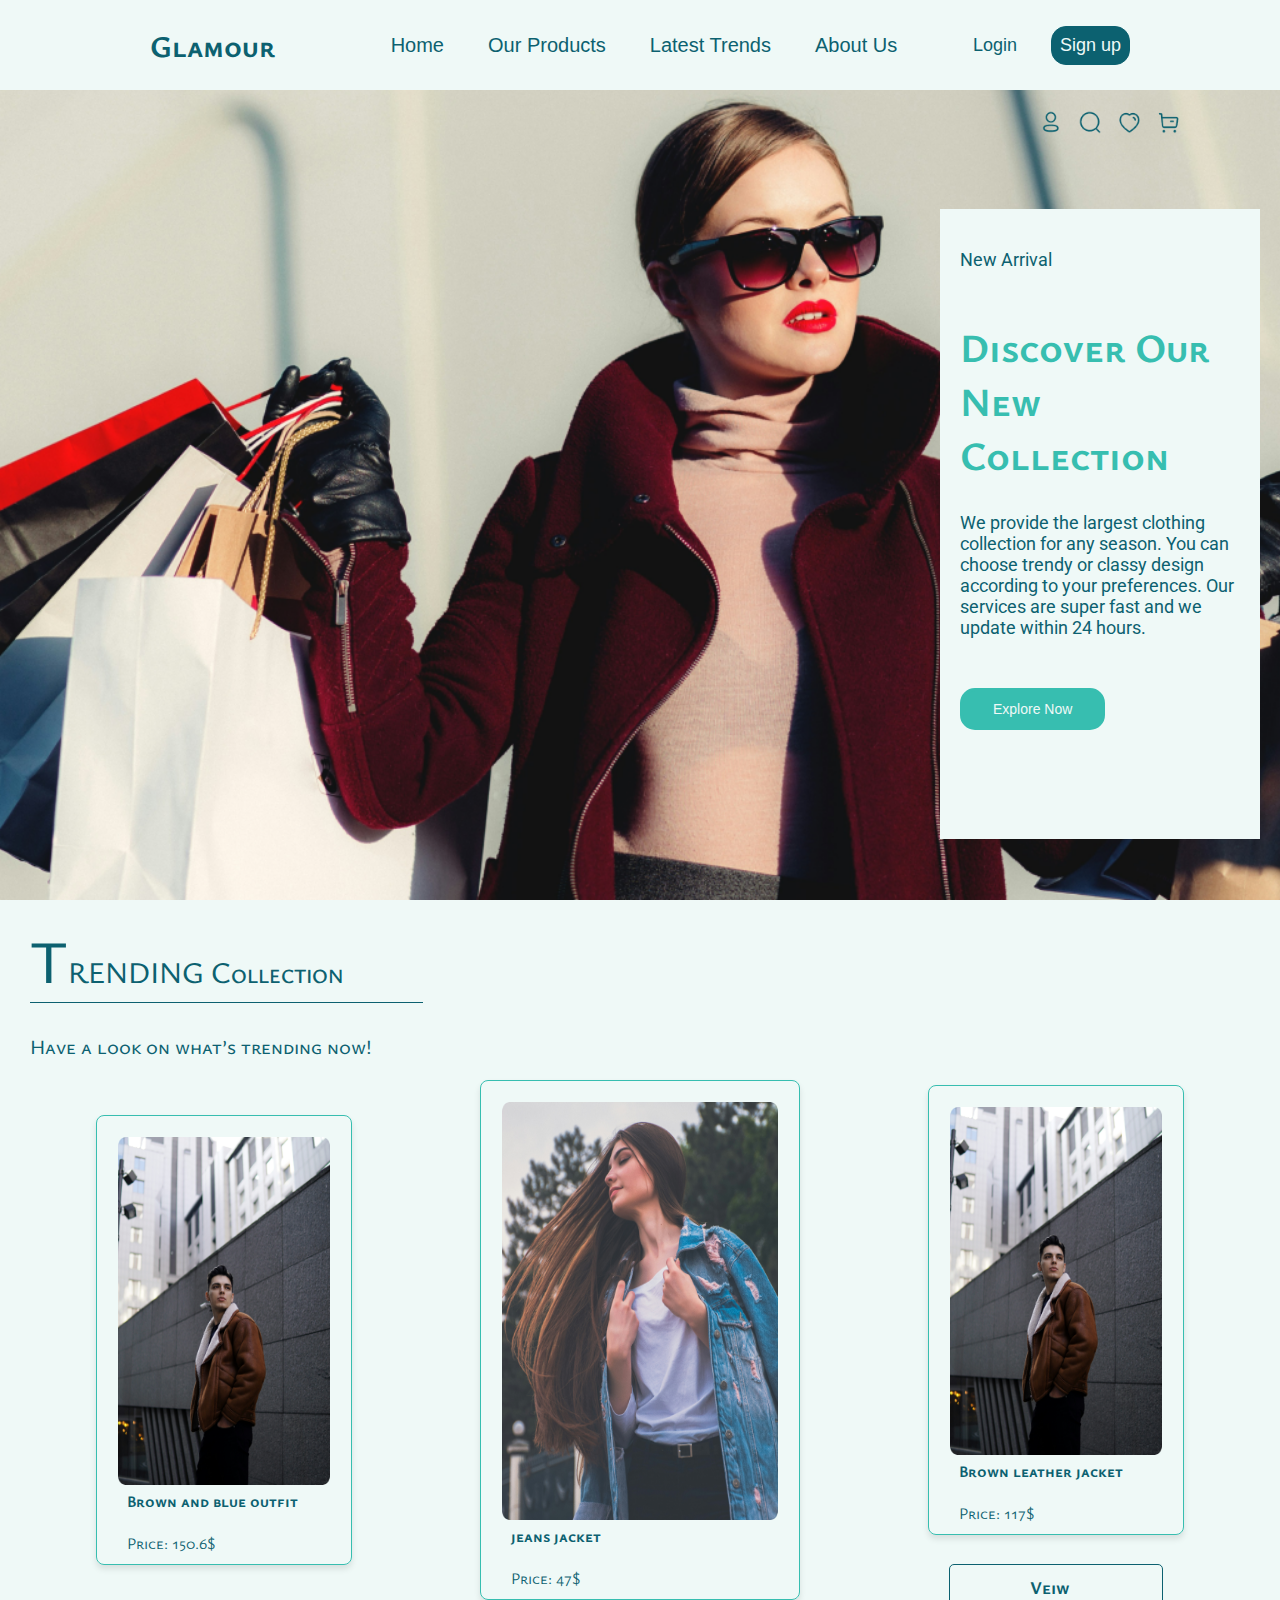
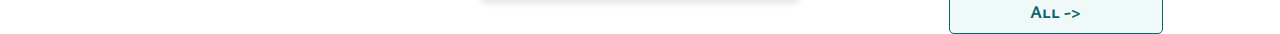
==== html/landing.html @ b39087a2 "new commit" ====
<!DOCTYPE html>
<html lang="en">
<head>
    <meta charset="UTF-8">
    <meta name="viewport" content="width=device-width, initial-scale=1.0">
    <title>Glamour</title>
    <link rel="stylesheet" href="https://cdnjs.cloudflare.com/ajax/libs/font-awesome/6.7.2/css/all.min.css">
    <link rel="stylesheet" href="../css/landing.css">
</head>
<body>
    <header>
        <h1>Glamour</h1>
        <nav class="navigation">
            <a href="#">Home</a>
            <a href="#">Our Products</a>
            <a href="#">Latest Trends</a>
            <a href="#">About Us</a>
        </nav>
        <div>
        <button type="button" class="login">Login</button>
        <button type="button" class="signup">Sign up</button>
        </div>
    </header>
    <section class="main">
        <div class="icon">
            <img src="../images/Profile.png" alt="icon" width="24" height="24">
            <img src="../images/Search.png" alt="icon" width="24" height="24">
            <img src="../images/Heart.png" alt="icon" width="24" height="24">
            <img src="../images/Buy.png" alt="icon" width="24" height="24">
        </div>
        <div class="graph">
            <p>New Arrival</p>
            <span>Discover Our <br> New Collection</span>
            <p>We provide the largest clothing collection for any season. You can choose trendy or classy design according to your preferences. Our services are super fast and we update within 24 hours.</p>
            <button type="button">Explore Now</button>
        </div>
    </section>
  
</body>
</html>
    <section class="trending">
        <div class="title1">
            <h3>
                <span class="big-letter">T</span><span class="small-letters">RENDING C<span class="collection">OLLECTION</span> </span>
            </h3>
            <p>Have a look on what’s trending now!</p>
        </div>
        <div class="cards-container">
            <div class="card card1" >
                <img src="../images/trending3.png" alt="Item 1">
                <h4>Brown and blue outfit</h4>
                <p>Price: 150.6$</p>
            </div>
            <div class="card card2">
                <img src="../images/trending2.png" alt="Item 2">
                <h4>jeans jacket</h4>
                <p>Price: 47$</p>
            </div>
            <div class="card card3">
                <img src="../images/trending3.png" alt="Item 3">
                <h4>Brown leather jacket</h4>
                <p>Price: 117$</p>
                <button class="btn-card">Veiw All -></button>
            </div>
        </div>
    </section>
---- css/landing.css ----
@import url('https://fonts.googleapis.com/css2?family=Anton&family=Jaro:opsz@6..72&family=Roboto:ital,wght@0,100..900;1,100..900&family=Ysabeau+SC:wght@1..1000&display=swap');
@import url('https://fonts.googleapis.com/css2?family=Anton&family=Jaro:opsz@6..72&family=Ysabeau+SC:wght@1..1000&display=swap');
* {
    margin: 0;
    padding: 0;
    box-sizing: border-box;
}
/*header style*/
header{
    background-color: #EFF9F7;
    width: 100%;
    height:  10vh;
    position: fixed;
    z-index: 999;
    display: flex;
    justify-content: space-between;
    align-items: center;
    padding: 10px 150px;
}
h1{
    font-family: "Ysabeau SC";
    color: #0C6170;
    font-size: 30px;
}
.navigation a{
    font-family: sans-serif;
    color: #0C6170;
    text-decoration: none;
    padding-left:40px ;
    font-size: 20px;
}
header .login {
    font-family: sans-serif;
    color: #0C6170;
    font-size: 18px;
    border: none;
    background-color: #EFF9F7;
    margin-right: 30px;
    cursor: pointer;
}
header .signup{
    font-family: sans-serif;
    color: #EFF9F7;
    background-color: #0C6170;
    font-size: 18px;
    border: 1px solid #0C6170;
    border-radius: 15px;
    padding: 8px;
    cursor: pointer;
}
/* main Section */
.main{
    display: flex;
    flex-direction: column; 
    justify-content: start;
    align-items: end;
    width: 100%;
    height: 100vh;
    background-image: url(../images/landing.png);
    background-repeat: no-repeat;
    background-position: center;
    background-size: cover;
}
.main .icon {
    display: inline;
    gap: 20px; 
    margin: 80px 100px 20px 0; 
    font-size: 60px;
    color: #0C6170;
}
.graph {
    background-color: #EFF9F7;
    width: 25%;
    height: 70%;
    padding: 20px;
    padding-top: 40px;
    margin-right: 20px;
    margin-top: 40px;
    text-align: start;
    font-family: "Roboto", sans-serif;
}
.graph p {
    font-size: 18px;
    color: #0C6170;
    margin-bottom: 50px;
}

.graph span {
    font-family: "Ysabeau SC";
    font-size: 40px;
    font-weight: bold;
    color: #37BEB0;
    margin-bottom: 30px;
    display: block;
}
.graph button{
    color: #EFF9F7;
    background-color: #37BEB0;
    font-size: 14px;
    border: 3px solid #37BEB0;
    border-radius: 15px;
    padding:10px;
    padding-left: 30px;
    padding-right: 30px ;
    cursor: pointer;
}
.trending {
    background-color: #EFF9F7;
}
.title1 h3 {
    display: flex;
    align-items: baseline;
    padding: 30px 80px 10px 0;
    font-family: "Ysabeau SC";
    color: #0C6170;
    border-bottom: 1px solid #0C6170;
    width: fit-content; 
    margin-left: 30px;
}
.title1 h3 .big-letter {
    font-weight: 500;
    font-size: 60px;
    line-height: 1;
}
.title1 h3 .small-letters {
    font-weight: 500;
    font-size: 30px; 
}
.title1 h3 .collection {
    font-size: 20px;
    font-weight: 600;
}
.title1 p {
    padding: 30px 0 20px 30px;
    color: #0C6170;
    font-family:"Ysabeau SC";
    font-size: 20px;
    font-weight: 500;
}

.cards-container {
    display: flex;
    gap: 10%;
    justify-content: center;
    align-items: center;
    margin: 0;
}

.card {
    border: 1px solid #37BEB0;
    border-radius: 8px;
    padding: 20px;
    box-shadow: 0 4px 6px #0000001a;
    text-align: left;
}
.card img {
    width: 100%;
    height: 400px; /* ارتفاع الصورة */
    object-fit: fill;
    border: 1px solid #EFF9F7;
    border-radius: 8px;
}

.card h4 {
    font-family: "Ysabeau SC";
    font-size: 16px;
    padding-left: 10px;
    color: #0C6170;
}

.card p {
    font-family: "Ysabeau SC";
    font-size: 16px;
    color: #0C6170;
    margin-top: 20px;
    margin-left: 10px;
}

.card1 {
    width: 20%; 
    height: 450px; 
}

.card1 img {
    height: 350px; 
}

.card2 {
    width: 25%; 
    height: 520px; 
}

.card2 img {
    height: 420px; 
}

.card3 {
    width: 20%; 
    height:450px; 
    transform: translateY(-30px);
}

.card3 img {
    height: 350px; 
}
/* زر الكارت */
.btn-card {
    display: inline-block;
    margin-top: 40px;
    padding: 10px 80px;
    text-align: left;
    font-size: 18px;
    font-family: "Ysabeau SC";
    font-weight: 700;
    color: #0C6170;
    background-color: #EFF9F7;
    border: 1px solid #0C6170;
    border-radius: 5px;
    cursor: pointer;
    transition: background-color 0.3s, transform 0.2s;
}

.btn-card:hover {
    background-color: #37BEB0;
    transform: scale(1.05);
}
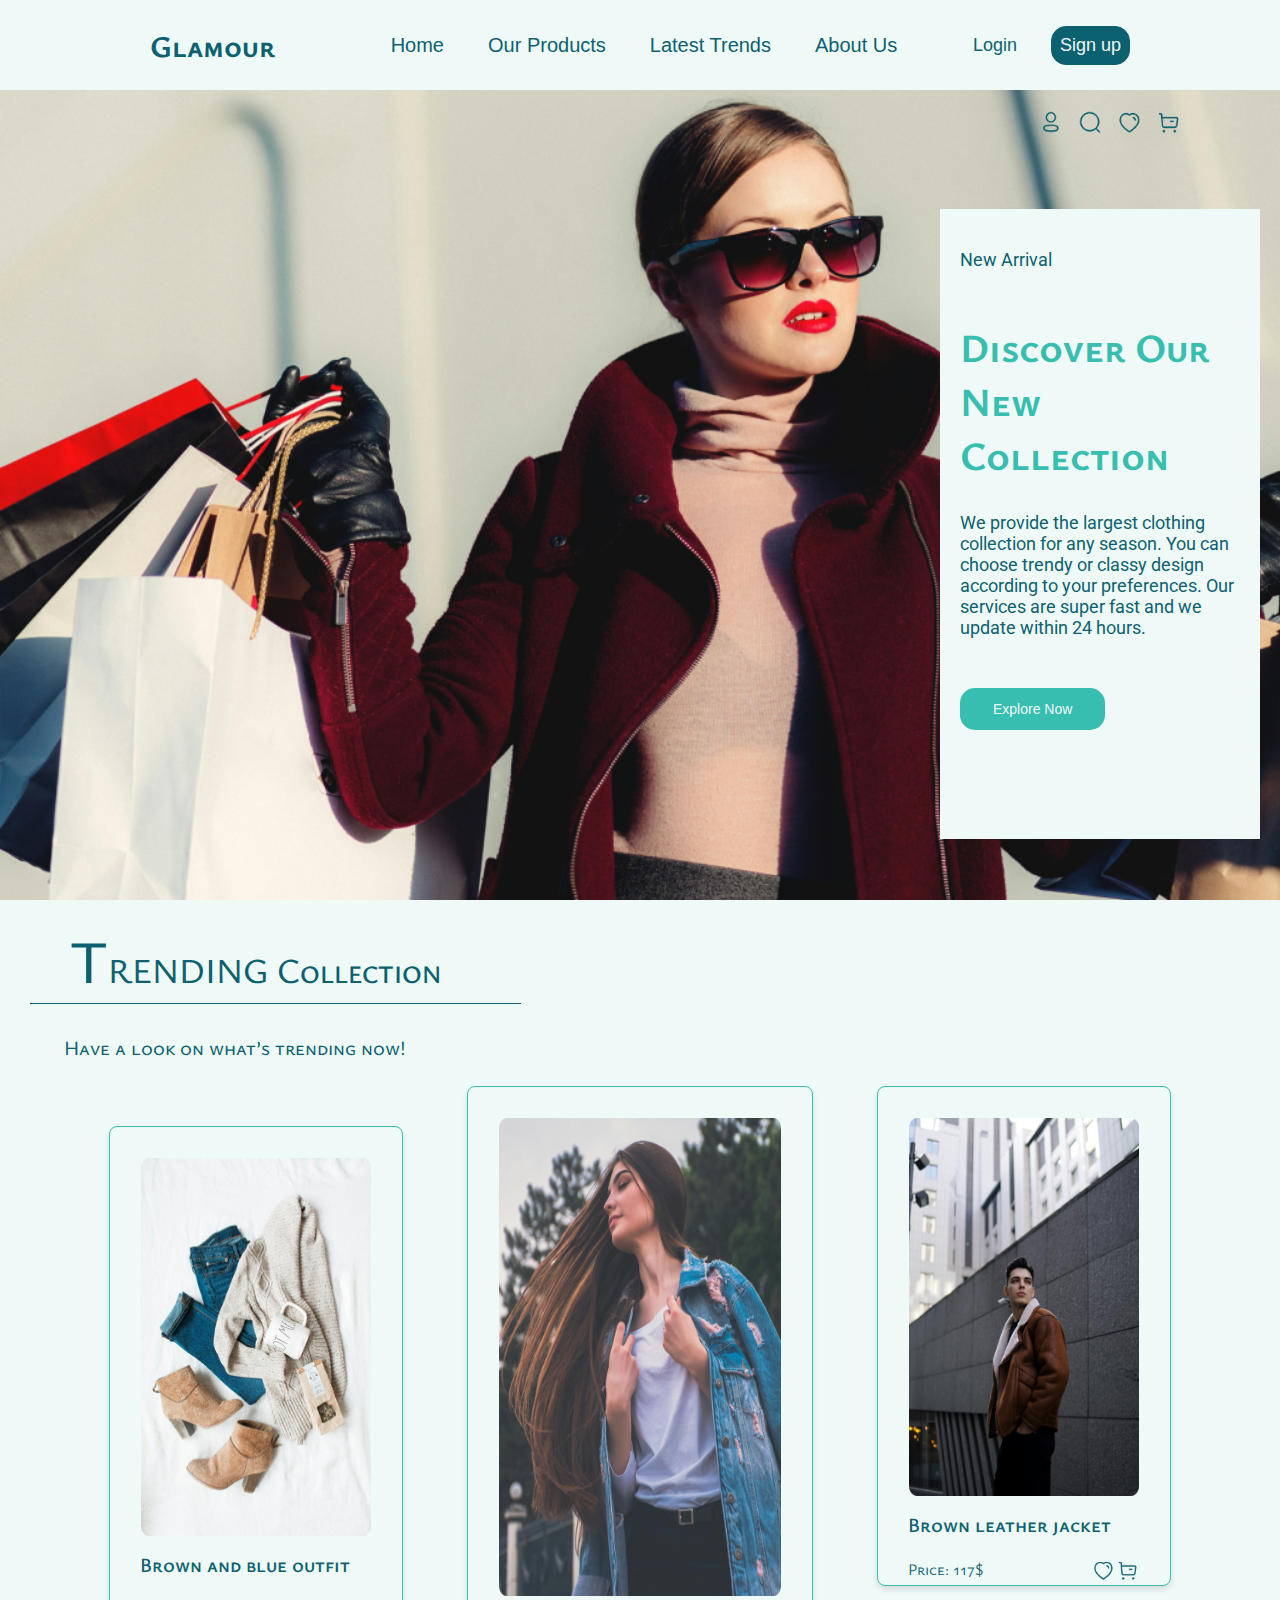
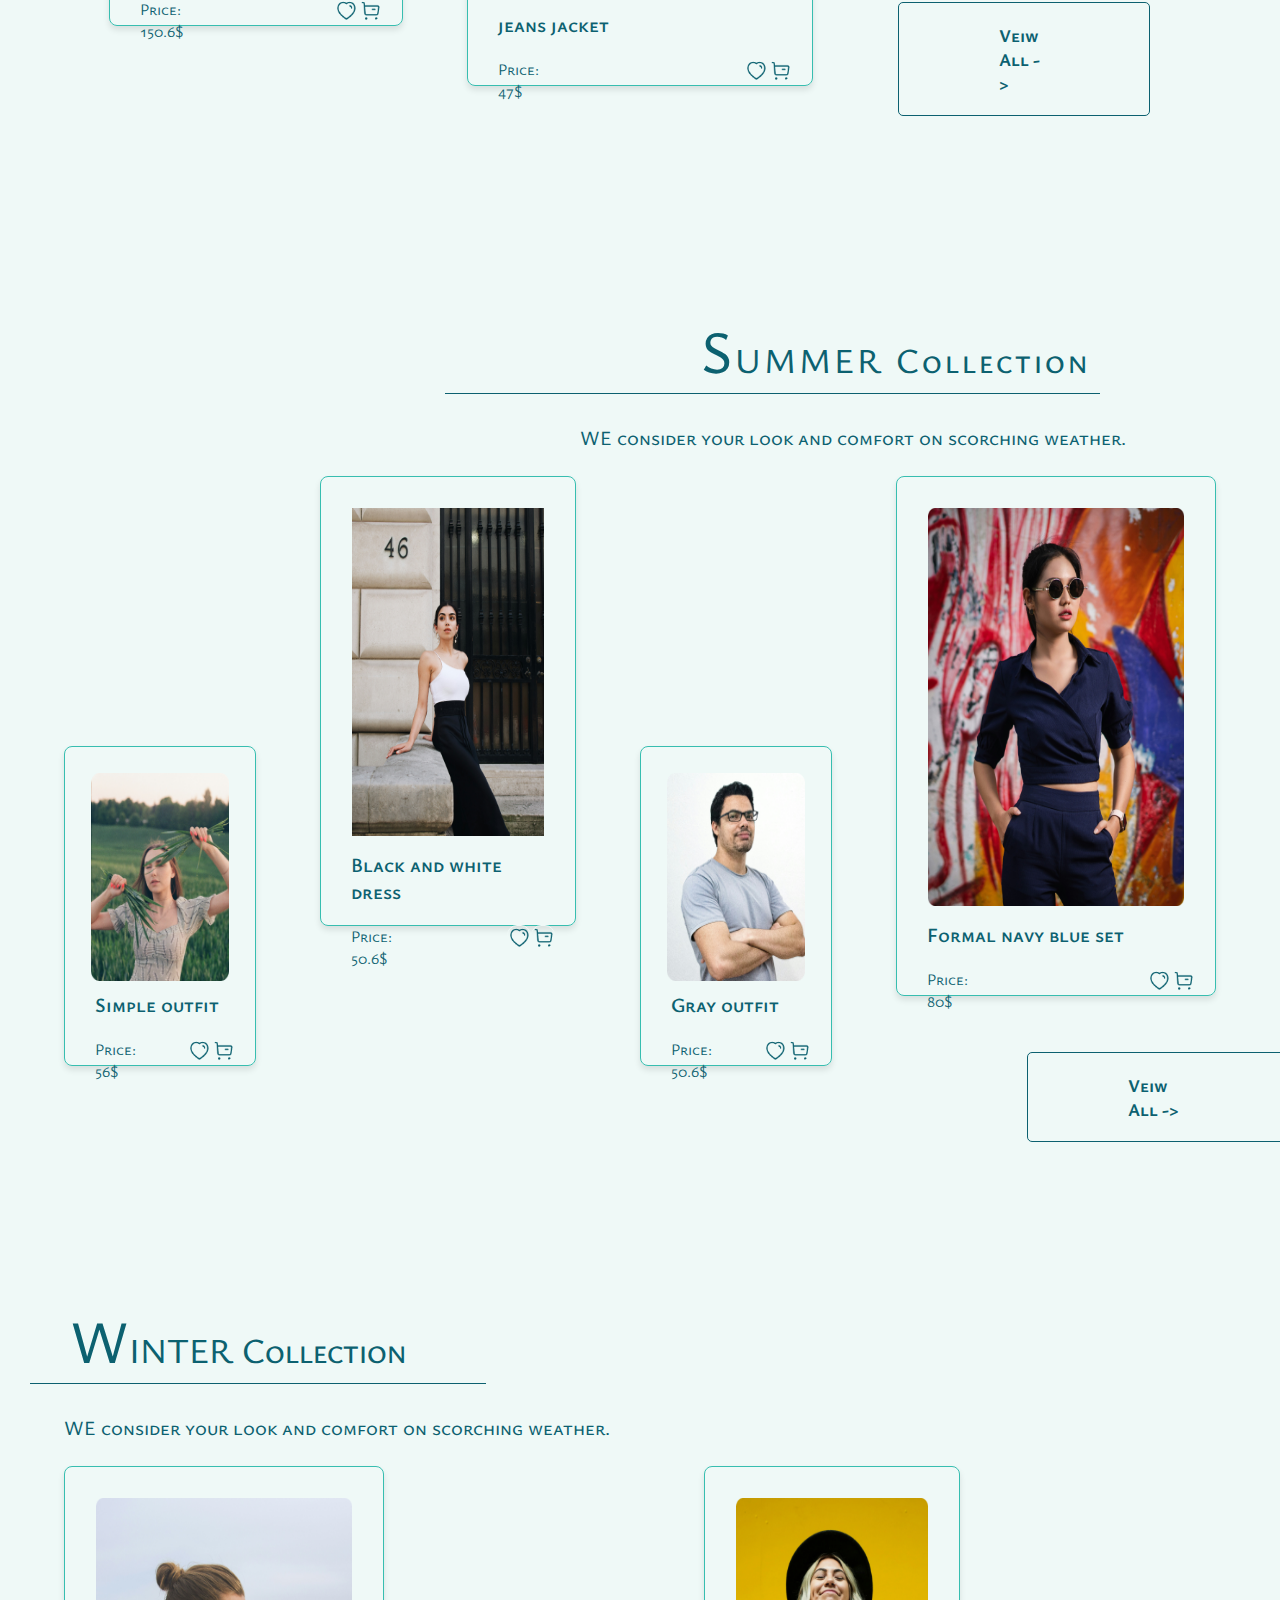
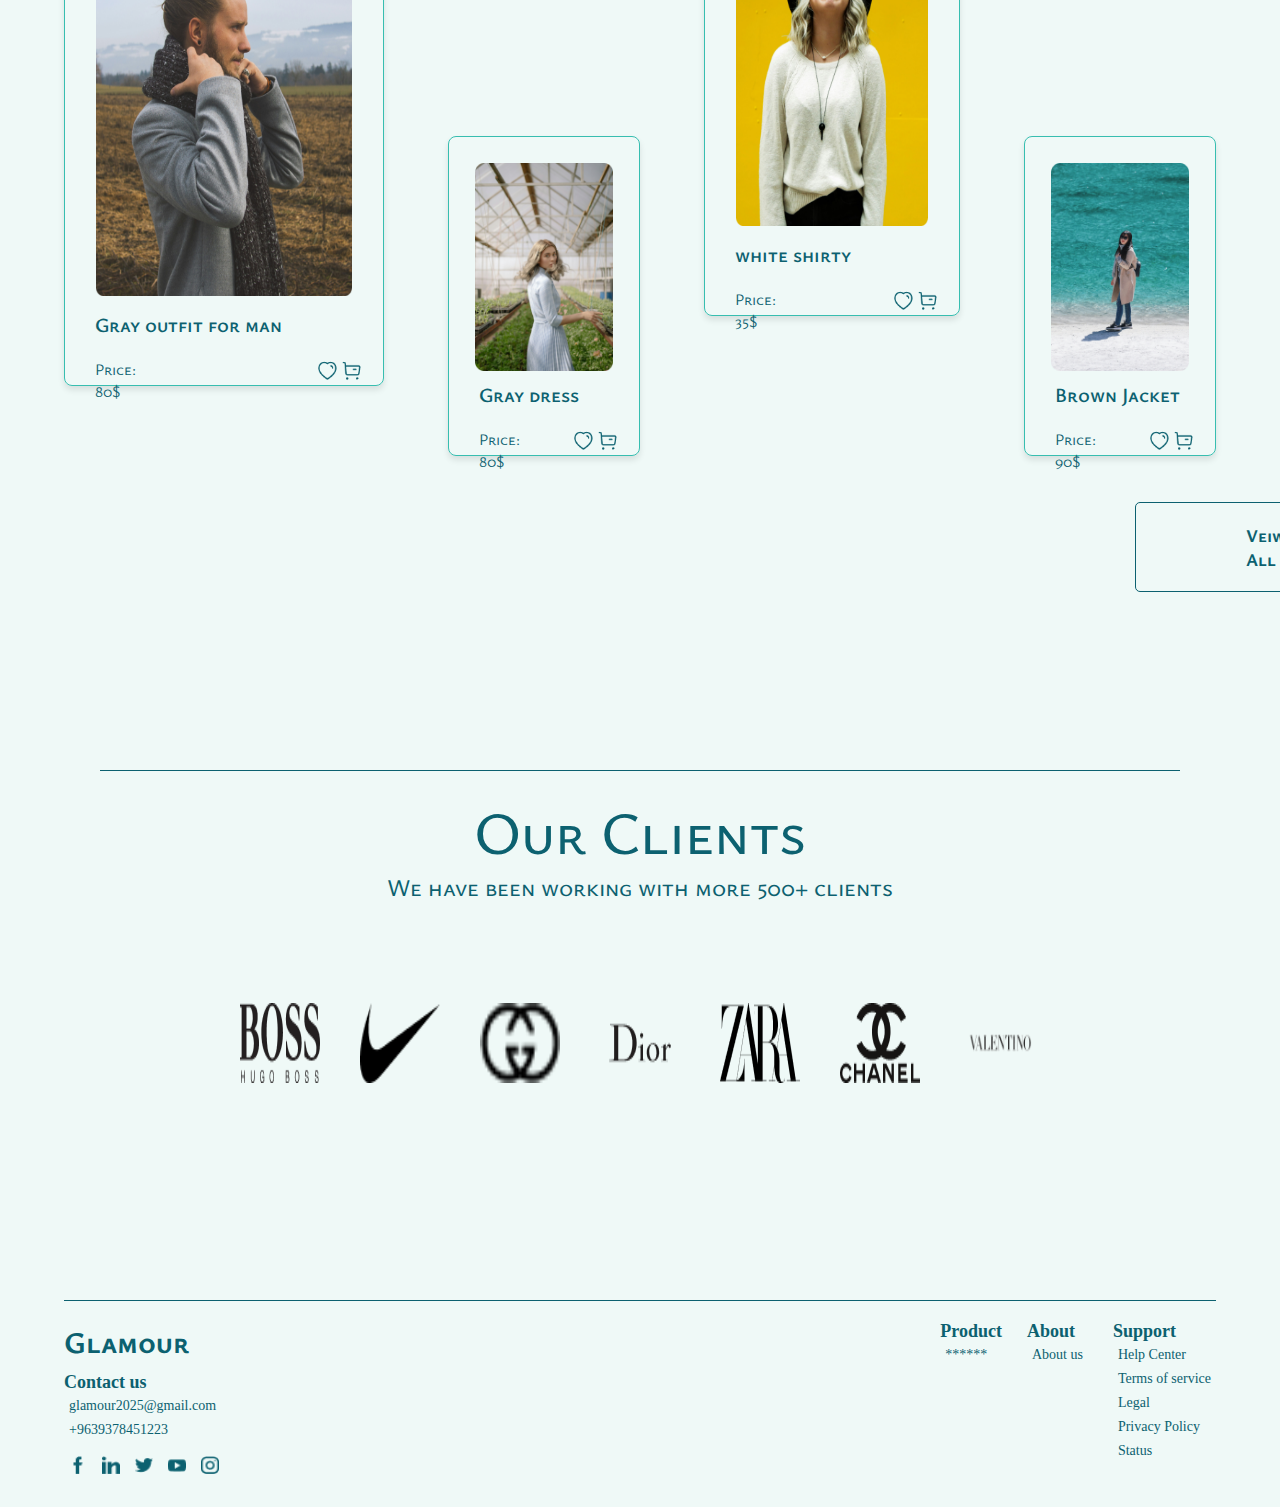
==== commit 30770448: "new  commit" ====
--- a/html/landing.html
+++ b/html/landing.html
@@ -35,9 +35,6 @@
             <button type="button">Explore Now</button>
         </div>
     </section>
-  
-</body>
-</html>
     <section class="trending">
         <div class="title1">
             <h3>
@@ -47,20 +44,186 @@
         </div>
         <div class="cards-container">
             <div class="card card1" >
-                <img src="../images/trending3.png" alt="Item 1">
+                <img src="../images/trending1.png" alt="Item 1">
                 <h4>Brown and blue outfit</h4>
-                <p>Price: 150.6$</p>
+                <div class="price">
+                    <span >Price: 150.6$</span>
+                    <img src="../images/Heart.png" alt="icon" class="icon" width="24" height="24">
+                    <img src="../images/Buy.png" alt="icon" width="24" class="icon" height="24">
+                </div>
             </div>
             <div class="card card2">
                 <img src="../images/trending2.png" alt="Item 2">
                 <h4>jeans jacket</h4>
-                <p>Price: 47$</p>
+                <div class="price">
+                    <span>Price: 47$</span>
+                    <img src="../images/Heart.png" alt="icon" class="icon" width="24" height="24">
+                    <img src="../images/Buy.png" alt="icon" width="24" class="icon" height="24">
+                </div>
             </div>
             <div class="card card3">
                 <img src="../images/trending3.png" alt="Item 3">
                 <h4>Brown leather jacket</h4>
-                <p>Price: 117$</p>
+                <div class="price">
+                    <span>Price: 117$</span>
+                    <img src="../images/Heart.png" alt="icon" class="icon" width="24" height="24">
+                    <img src="../images/Buy.png" alt="icon" class="icon" width="24" height="24">
+                </div>
                 <button class="btn-card">Veiw All -></button>
             </div>
         </div>
-    </section>  +    </section>  
+
+    <section class="summer">
+        <div class="title1">
+            <h3>
+                <span class="big-letter">S</span><span class="small-letters">UMMER C<span class="collection">OLLECTION</span> </span>
+            </h3>
+            <p>WE consider your look and comfort on scorching weather.</p>
+        </div>
+        <div class="cards-container">
+            <div class="card card4" >
+                <img src="../images/summer1.png" alt="Item 1">
+                <h4>Simple outfit</h4>
+                <div class="price">
+                    <span >Price: 56$</span>
+                    <img src="../images/Heart.png" alt="icon" class="icon" width="24" height="24">
+                    <img src="../images/Buy.png" alt="icon" width="24" class="icon" height="24">
+                </div>
+            </div>
+            <div class="card card5">
+                <img src="../images/summer2.png" alt="Item 2">
+                <h4>Black and white dress</h4>
+                <div class="price">
+                    <span>Price: 50.6$</span>
+                    <img src="../images/Heart.png" alt="icon" class="icon" width="24" height="24">
+                    <img src="../images/Buy.png" alt="icon" width="24" class="icon" height="24">
+                </div>
+            </div>
+            <div class="card card6">
+                <img src="../images/summer3.png" alt="Item 2">
+                <h4>Gray  outfit</h4>
+                <div class="price">
+                    <span>Price: 50.6$</span>
+                    <img src="../images/Heart.png" alt="icon" class="icon" width="24" height="24">
+                    <img src="../images/Buy.png" alt="icon" width="24" class="icon" height="24">
+                </div>
+            </div>
+            <div class="card card7">
+                <img src="../images/summer4.png" alt="Item 3">
+                <h4>Formal navy blue set</h4>
+                <div class="price">
+                    <span>Price: 80$</span>
+                    <img src="../images/Heart.png" alt="icon" class="icon" width="24" height="24">
+                    <img src="../images/Buy.png" alt="icon" class="icon" width="24" height="24">
+                </div>
+                <button class="btn-card">Veiw All -></button>
+            </div>
+        </div>
+    </section> 
+    
+    <section class="winter">
+        <div class="title1">
+            <h3>
+                <span class="big-letter">W</span><span class="small-letters">INTER C<span class="collection">OLLECTION</span> </span>
+            </h3>
+            <p>WE consider your look and comfort on scorching weather.</p>
+        </div>
+        <div class="cards-container">
+            <div class="card card8" >
+                <img src="../images/winter1.png" alt="Item 1">
+                <h4>Gray outfit for man</h4>
+                <div class="price">
+                    <span >Price: 80$</span>
+                    <img src="../images/Heart.png" alt="icon" class="icon" width="24" height="24">
+                    <img src="../images/Buy.png" alt="icon" width="24" class="icon" height="24">
+                </div>
+                <button class="btn-card">Veiw All -></button>
+            </div>
+            <div class="card card9">
+                <img src="../images/winter2.png" alt="Item 2">
+                <h4>Gray dress</h4>
+                <div class="price">
+                    <span>Price: 80$</span>
+                    <img src="../images/Heart.png" alt="icon" class="icon" width="24" height="24">
+                    <img src="../images/Buy.png" alt="icon" width="24" class="icon" height="24">
+                </div>
+            </div>
+            <div class="card card10">
+                <img src="../images/winter3.png" alt="Item 2">
+                <h4>white  shirty</h4>
+                <div class="price">
+                    <span>Price: 35$</span>
+                    <img src="../images/Heart.png" alt="icon" class="icon" width="24" height="24">
+                    <img src="../images/Buy.png" alt="icon" width="24" class="icon" height="24">
+                </div>
+            </div>
+            <div class="card card11">
+                <img src="../images/winter4.png" alt="Item 3">
+                <h4>Brown Jacket</h4>
+                <div class="price">
+                    <span>Price: 90$</span>
+                    <img src="../images/Heart.png" alt="icon" class="icon" width="24" height="24">
+                    <img src="../images/Buy.png" alt="icon" class="icon" width="24" height="24">
+                </div>
+            </div>
+        </div>
+    </section>  
+    <section class="clients">
+        <div>
+            <h3>Our Clients</h3>
+            <p>We have been working with more 500+ clients</p>
+        </div>
+        <span>
+            <img src="../images/boss.png" alt="icon" width="24" height="24">
+            <img src="../images/nike.png" alt="icon" width="24" height="24">
+            <img src="../images/Gucci.png" alt="icon" width="24" height="24">
+            <img src="../images/Dior.png" alt="icon" width="24" height="24">
+            <img src="../images/zara.png" alt="icon" width="24" height="24">
+            <img src="../images/chanel.png" alt="icon" width="24" height="24">
+            <img src="../images/Valentino.png" alt="icon" width="24" height="24">
+        </span>
+    </section>
+    <footer>
+        <div>
+            <h3>Glamour</h3>
+            <h4>Contact us</h4>
+            <ul>
+                <li><a href="#">glamour2025@gmail.com</a></li>
+                <li><a href="#">+9639378451223</a></li>
+                <li><span>
+                    <img src="../images/faceIcon.png" alt="icon" width="24" height="24">
+                    <img src="../images/inIcon.png" alt="icon" width="24" height="24">
+                    <img src="../images/twitter.png" alt="icon" width="24" height="24">
+                    <img src="../images/youtube.png" alt="icon" width="24" height="24">
+                    <img src="../images/Instagram.png" alt="icon" width="24" height="24">
+                </span></li>
+            </ul>
+        </div>
+        <div class="footerGroup">
+            <div>
+                <h4>Product</h4>
+                <ul>
+                    <li>******</li>
+                </ul>
+            </div>
+            <div>
+                <h4>About</h4>
+                <ul>
+                    <li>About us</li>
+                </ul>
+            </div>
+            <div>
+                <h4>Support</h4>
+                <ul>
+                    <li>Help Center</li>
+                    <li>Terms of service</li>
+                    <li>Legal</li>
+                    <li>Privacy Policy</li>
+                    <li>Status</li>
+                </ul>
+            </div>
+        </div>
+    </footer>
+</body>
+</html>
--- a/css/landing.css
+++ b/css/landing.css
@@ -4,6 +4,9 @@
     margin: 0;
     padding: 0;
     box-sizing: border-box;
+}
+body{
+    background-color: #EFF9F7;
 }
 /*header style*/
 header{
@@ -61,7 +64,7 @@
     background-position: center;
     background-size: cover;
 }
-.main .icon {
+.icon {
     display: inline;
     gap: 20px; 
     margin: 80px 100px 20px 0; 
@@ -104,19 +107,27 @@
     padding-right: 30px ;
     cursor: pointer;
 }
-.trending {
-    background-color: #EFF9F7;
+.trending , .summer , .winter{
+    background-color: #EFF9F7;
+    height: 110vh;
 }
 .title1 h3 {
     display: flex;
     align-items: baseline;
-    padding: 30px 80px 10px 0;
+    padding: 30px 80px 10px 40px;
     font-family: "Ysabeau SC";
     color: #0C6170;
     border-bottom: 1px solid #0C6170;
     width: fit-content; 
     margin-left: 30px;
 }
+.summer .title1 h3 {
+    padding: 30px 10px 10px 20%;
+    letter-spacing: 3px;
+    margin-left: auto; /* ضمان محاذاة النص وفقًا للتصميم */
+    margin-right:180px; /
+}
+
 .title1 h3 .big-letter {
     font-weight: 500;
     font-size: 60px;
@@ -124,26 +135,29 @@
 }
 .title1 h3 .small-letters {
     font-weight: 500;
-    font-size: 30px; 
+    font-size: 35px; 
 }
 .title1 h3 .collection {
-    font-size: 20px;
+    font-size: 25px;
     font-weight: 600;
 }
 .title1 p {
-    padding: 30px 0 20px 30px;
+    padding: 30px 0 20px 5%;
     color: #0C6170;
     font-family:"Ysabeau SC";
     font-size: 20px;
     font-weight: 500;
 }
-
+.summer .title1 p {
+    text-align: end;
+    padding: 30px 12% 20px 30px;
+}
 .cards-container {
     display: flex;
-    gap: 10%;
+    gap: 5% ;
     justify-content: center;
-    align-items: center;
     margin: 0;
+    margin-top: 5px;
 }
 
 .card {
@@ -154,60 +168,132 @@
     text-align: left;
 }
 .card img {
+    padding: 10px;
     width: 100%;
-    height: 400px; /* ارتفاع الصورة */
     object-fit: fill;
     border: 1px solid #EFF9F7;
-    border-radius: 8px;
+    border-radius: 10px;
 }
 
 .card h4 {
     font-family: "Ysabeau SC";
-    font-size: 16px;
+    font-size: 20px;
     padding-left: 10px;
     color: #0C6170;
-}
-
-.card p {
-    font-family: "Ysabeau SC";
-    font-size: 16px;
+    font-weight: 600;
+}
+.card .price {
+    display: flex;
+}
+.card .price span{
+    font-family: "Ysabeau SC";
     color: #0C6170;
     margin-top: 20px;
     margin-left: 10px;
-}
-
+    margin-right: 43%;
+}
+
+.price .icon {
+    padding: 0;
+    width: 24px; 
+    height: 24px; 
+    margin: 0; 
+    margin-top: 20px;
+    text-align: start;
+    color: #0C6170;
+}
 .card1 {
+    width: 23%; 
+    height: 500px; 
+    transform: translateY(40px);
+}
+.card1 img {
+    height: 400px; 
+}
+
+.card2 {
+    width: 27%; 
+    height: 600px; 
+}
+.card2 img {
+    height: 500px; 
+}
+.card2 .price span{
+    margin-right: 60%;
+}
+
+.card3 {
+    width: 23%; 
+    height:500px; 
+}
+.card3 img {
+    height: 400px; 
+}
+
+.card4 , .card9 , .card11 {
+    width: 15%; 
+    height: 320px; 
+    transform: translateY(270px);
+}
+.card4 img , .card9 img , .card11 img{
+    height: 220px; 
+    padding: 5px;
+}
+.card4 .price span, .card9 .price span ,.card11 .price span{
+    margin-right: 30%;
+}
+
+.card5 , .card10 {
     width: 20%; 
     height: 450px; 
 }
-
-.card1 img {
+.card5 img , .card10 img{
     height: 350px; 
-}
-
-.card2 {
+    padding: 10px;
+}
+.card5 .price span , .card10 .price span{
+    margin-right: 45%;
+}
+
+.card6 {
+    width: 15%; 
+    height: 320px; 
+    transform: translateY(270px);
+}
+.card6 img {
+    height: 220px; 
+    padding: 5px;
+}
+.card6 .price span{
+    margin-right: 20%;
+}
+
+.card7 , .card8{
     width: 25%; 
     height: 520px; 
 }
-
-.card2 img {
+.card7 img , .card8 img{
     height: 420px; 
-}
-
-.card3 {
-    width: 20%; 
-    height:450px; 
-    transform: translateY(-30px);
-}
-
-.card3 img {
-    height: 350px; 
-}
-/* زر الكارت */
+    padding: 10px;
+}
+.card7 .price span , .card8 .price span{
+    margin-right: 60%;
+}
+.card7 .btn-card {
+    margin-top: 40px;
+    margin-left: 20px;
+    transform: translateX(90px); 
+}
+.card8 .btn-card{
+    padding: 20px 110px;
+    margin-top: 100px;
+    transform: translateX(1050px);
+}
+/*card button*/
 .btn-card {
     display: inline-block;
-    margin-top: 40px;
-    padding: 10px 80px;
+    margin-top: 20px;
+    padding: 20px 100px;
     text-align: left;
     font-size: 18px;
     font-family: "Ysabeau SC";
@@ -217,10 +303,99 @@
     border: 1px solid #0C6170;
     border-radius: 5px;
     cursor: pointer;
-    transition: background-color 0.3s, transform 0.2s;
-}
-
+}
 .btn-card:hover {
     background-color: #37BEB0;
-    transform: scale(1.05);
-}+}
+
+.clients{
+    background-color: #EFF9F7;
+    height: 70vh;
+}
+.clients div{
+    padding: 100px;
+}
+.clients h3{
+    border-top:1px solid #0C6170 ;
+    padding-top: 20px;
+    font-family: "Ysabeau SC";
+    font-weight: 500;
+    font-size:60px;
+    color: #0C6170;
+    text-align: center;
+}
+.clients p{
+    font-family: "Ysabeau SC";
+    font-weight: 500;
+    font-size:24px;
+    color: #0C6170;
+    text-align: center;   
+}
+.clients span {
+    display: flex; 
+    flex-wrap: wrap; 
+    justify-content: center; 
+    gap: 40px; 
+}
+.clients img {
+    width: 80px; /* تكبير العرض */
+    height:80px; /* تكبير الارتفاع */
+    transition: transform 0.3s ease; /* إضافة تأثير عند التفاعل */
+}
+
+.clients img:hover {
+    transform: scale(1.2); /* تكبير الصورة عند تمرير الفأرة */
+}
+
+footer{
+    display: flex; 
+    justify-content: space-between; 
+    align-items: flex-start; 
+    background-color: #EFF9F7; 
+    color: #0C6170; 
+    border-top: 1px solid #0C6170;
+    padding: 20px 0; 
+    gap: 20px;
+    flex-wrap: wrap; 
+    width: 90%; 
+    margin: auto auto;
+}
+.footerGroup{
+    display: flex; 
+    gap: 25px;
+    flex-wrap: wrap; 
+}
+footer h3{
+    font-family: "Ysabeau SC";
+    color: #0C6170;
+    font-size: 30px;
+    margin-bottom: 10px;
+}
+footer h4 {
+    font-size: 18px;
+    font-weight: 700; 
+}
+footer ul {
+    list-style: none; 
+    padding: 5px;
+    margin: 0;
+}
+footer li {
+    margin-bottom: 8px;
+    font-size: 14px;
+    cursor: pointer;
+}
+footer a {
+    text-decoration: none;
+    color: #0C6170;
+}
+footer span {
+    display: flex; 
+    flex-wrap: wrap; 
+    gap: 15px; 
+    padding-top: 10px;
+}
+footer img {
+    width: 18px; 
+    height: 18px;
+}
